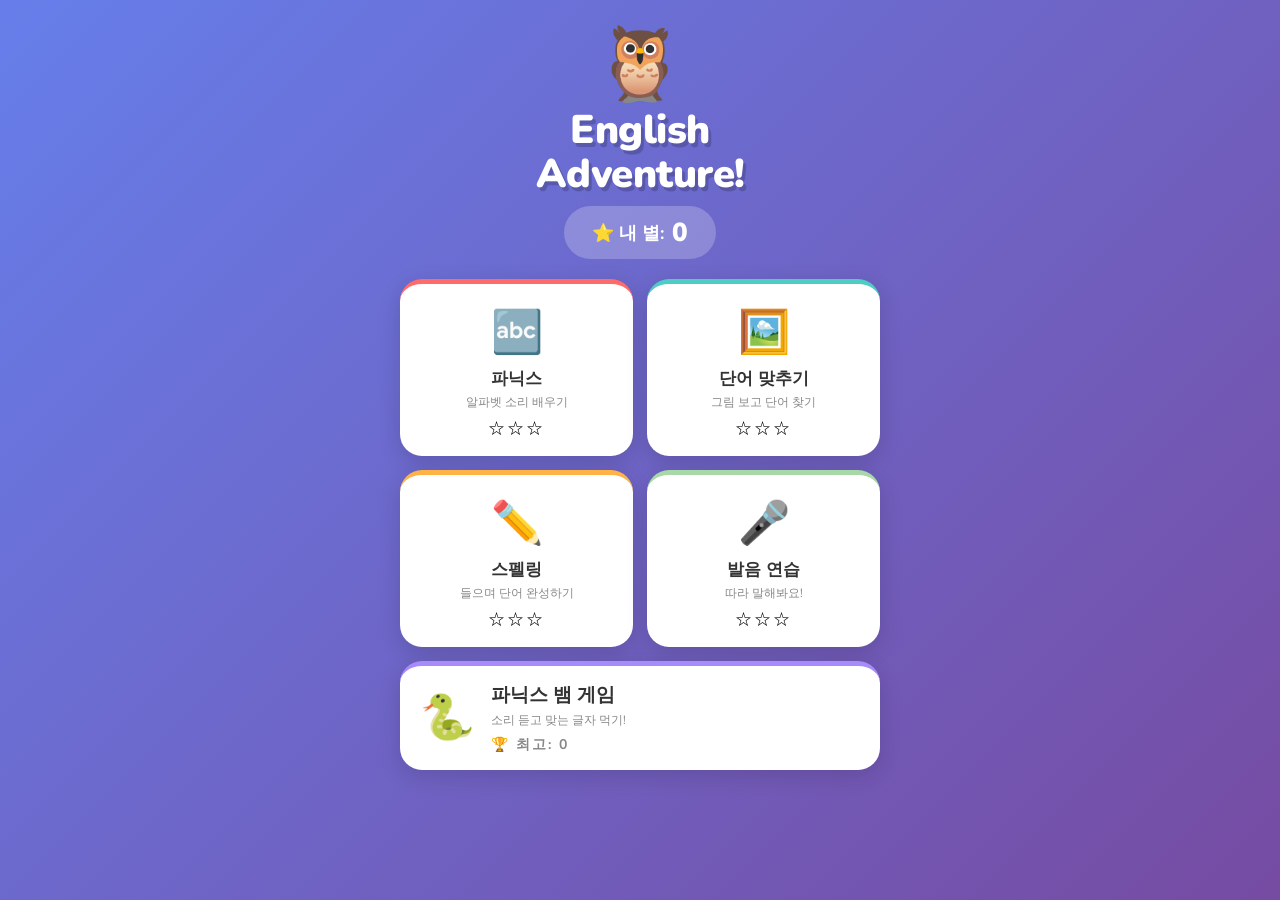
==== index.html @ 1ddfd167 "Initial commit: English Adventure PWA" ====
<!DOCTYPE html>
<html lang="ko">
<head>
  <meta charset="UTF-8">
  <meta name="viewport" content="width=device-width, initial-scale=1.0, user-scalable=no">
  <title>English Adventure 🌟</title>
  <link rel="preconnect" href="https://fonts.googleapis.com">
  <link href="https://fonts.googleapis.com/css2?family=Nunito:wght@400;700;800;900&display=swap" rel="stylesheet">
  <link rel="stylesheet" href="style.css">
  <link rel="manifest" href="manifest.json">
  <meta name="apple-mobile-web-app-capable" content="yes">
  <meta name="apple-mobile-web-app-status-bar-style" content="black-translucent">
  <meta name="apple-mobile-web-app-title" content="영어모험">
  <link rel="apple-touch-icon" href="icons/icon-192.png">
</head>
<body>

<!-- ===== HOME ===== -->
<div id="screen-home" class="screen active">
  <div class="home-content">
    <div class="mascot float-anim">🦉</div>
    <h1 class="home-title">English<br>Adventure!</h1>
    <div class="star-bar">
      ⭐ 내 별: <span id="total-stars" class="star-count">0</span>
    </div>
    <div class="game-grid">
      <div class="game-card" onclick="startGame('phonics')">
        <div class="game-card-icon">🔤</div>
        <div class="game-card-title">파닉스</div>
        <div class="game-card-desc">알파벳 소리 배우기</div>
        <div class="game-card-stars" id="stars-phonics">☆☆☆</div>
      </div>
      <div class="game-card" onclick="startGame('wordmatch')">
        <div class="game-card-icon">🖼️</div>
        <div class="game-card-title">단어 맞추기</div>
        <div class="game-card-desc">그림 보고 단어 찾기</div>
        <div class="game-card-stars" id="stars-wordmatch">☆☆☆</div>
      </div>
      <div class="game-card" onclick="startGame('spelling')">
        <div class="game-card-icon">✏️</div>
        <div class="game-card-title">스펠링</div>
        <div class="game-card-desc">들으며 단어 완성하기</div>
        <div class="game-card-stars" id="stars-spelling">☆☆☆</div>
      </div>
      <div class="game-card" onclick="startGame('speaking')">
        <div class="game-card-icon">🎤</div>
        <div class="game-card-title">발음 연습</div>
        <div class="game-card-desc">따라 말해봐요!</div>
        <div class="game-card-stars" id="stars-speaking">☆☆☆</div>
      </div>
      <div class="game-card game-card-snake" onclick="startGame('snake')">
        <div class="game-card-snake-left">
          <div class="game-card-icon">🐍</div>
        </div>
        <div class="game-card-snake-right">
          <div class="game-card-title">파닉스 뱀 게임</div>
          <div class="game-card-desc">소리 듣고 맞는 글자 먹기!</div>
          <div class="game-card-stars">🏆 최고: <span id="snake-home-best">0</span></div>
        </div>
      </div>
    </div>
  </div>
</div>

<!-- ===== PHONICS ===== -->
<div id="screen-phonics" class="screen">
  <div class="game-header">
    <button class="back-btn" onclick="goHome()">← 홈</button>
    <div class="game-title-bar">🔤 파닉스</div>
    <div id="phonics-progress" class="progress-text">1 / 8</div>
  </div>
  <div class="game-body">
    <div class="phonics-letter-card">
      <div id="phonics-letter" class="big-letter">A</div>
      <div id="phonics-letter-lower" class="big-letter-lower">a</div>
    </div>
    <div class="phonics-question">이 글자로 시작하는 그림은? 👇</div>
    <div id="phonics-options" class="phonics-options-grid"></div>
    <button class="sound-btn" onclick="playPhonicsSound()">🔊 다시 듣기</button>
  </div>
</div>

<!-- ===== WORD MATCH ===== -->
<div id="screen-wordmatch" class="screen">
  <div class="game-header">
    <button class="back-btn" onclick="goHome()">← 홈</button>
    <div class="game-title-bar">🖼️ 단어 맞추기</div>
    <div id="wordmatch-progress" class="progress-text">1 / 8</div>
  </div>
  <div class="game-body">
    <div class="wordmatch-card">
      <div id="wordmatch-emoji" class="huge-emoji">🐱</div>
    </div>
    <div class="game-question">이 그림의 영어 단어는? 👇</div>
    <div id="wordmatch-options" class="wordmatch-options-grid"></div>
    <button class="sound-btn" onclick="replayWordMatchWord()">🔊 다시 듣기</button>
  </div>
</div>

<!-- ===== SPELLING ===== -->
<div id="screen-spelling" class="screen">
  <div class="game-header">
    <button class="back-btn" onclick="goHome()">← 홈</button>
    <div class="game-title-bar">✏️ 스펠링</div>
    <div id="spelling-progress" class="progress-text">1 / 6</div>
  </div>
  <div class="game-body">
    <div class="spelling-card">
      <div id="spelling-emoji" class="huge-emoji">🐱</div>
      <div id="spelling-hint" class="spelling-hint">힌트</div>
    </div>
    <div id="spelling-slots" class="spelling-slots"></div>
    <div id="spelling-tiles" class="spelling-tiles"></div>
    <button class="sound-btn" onclick="replaySpellingWord()">🔊 다시 듣기</button>
  </div>
</div>

<!-- ===== SPEAKING ===== -->
<div id="screen-speaking" class="screen">
  <div class="game-header">
    <button class="back-btn" onclick="goHome()">← 홈</button>
    <div class="game-title-bar">🎤 발음 연습</div>
    <div id="speaking-progress" class="progress-text">1 / 6</div>
  </div>

  <div id="speaking-no-mic" class="no-mic-msg">
    <div class="big-emoji">😅</div>
    <p>이 게임은 마이크가 필요해요!<br><br>Chrome 또는 Edge 브라우저에서<br>마이크를 허용해 주세요.</p>
    <button class="btn-home" onclick="goHome()">홈으로 🏠</button>
  </div>

  <div id="speaking-game-area" class="game-body">
    <div class="speaking-card">
      <div id="speaking-emoji" class="huge-emoji">🍎</div>
      <div id="speaking-word" class="speaking-word">apple</div>
      <div id="speaking-translation" class="speaking-translation">사과</div>
    </div>
    <div id="speaking-feedback" class="speaking-feedback">🎤 버튼을 눌러 말해봐!</div>
    <div class="speaking-controls">
      <button class="sound-btn" onclick="replaySpeakingWord()">🔊 듣기</button>
      <button id="speaking-mic-btn" class="mic-btn" onclick="startListening()">🎤</button>
      <button class="skip-btn" onclick="skipSpeaking()">건너뛰기</button>
    </div>
  </div>
</div>

<!-- ===== SNAKE ===== -->
<div id="screen-snake" class="screen">
  <div class="game-header">
    <button class="back-btn" onclick="stopSnake()">← 홈</button>
    <div class="game-title-bar">🐍 파닉스 뱀</div>
    <div class="snake-score-header">⭐ <span id="snake-score">0</span></div>
  </div>

  <!-- Target hint bar -->
  <div class="snake-target-bar">
    <div class="snake-find-label">찾아라!</div>
    <div id="snake-target-letter" class="snake-big-target-letter">A</div>
    <div class="snake-target-example">
      <span id="snake-target-emoji" class="snake-target-emoji">🍎</span>
      <span id="snake-target-word" class="snake-target-word">Apple</span>
    </div>
    <button class="snake-hear-btn" onclick="snakeGame?.announceTarget()">🔊</button>
    <div class="snake-best-label">최고 <strong id="snake-best">0</strong></div>
  </div>

  <!-- Canvas area -->
  <div class="snake-canvas-wrapper">
    <canvas id="snake-canvas"></canvas>

    <!-- Start overlay -->
    <div id="snake-start-overlay" class="snake-overlay">
      <div class="snake-overlay-box">
        <div class="sov-emoji">🐍</div>
        <div class="sov-title">파닉스 뱀 게임</div>
        <div class="sov-desc">소리를 듣고 맞는 글자를<br>먹으러 가요! 🎵</div>
        <div class="sov-hint">⌨️ 방향키 또는 아래 버튼</div>
        <button class="btn-play-again" onclick="beginSnake()">시작! ▶</button>
      </div>
    </div>

    <!-- Game over overlay -->
    <div id="snake-over-overlay" class="snake-overlay" style="display:none">
      <div class="snake-overlay-box">
        <div class="sov-emoji">💀</div>
        <div class="sov-title sov-gameover">게임 오버!</div>
        <div class="sov-stats">
          점수 <strong id="snake-result-score">0</strong>
          &nbsp;|&nbsp;
          최고 <strong id="snake-result-best">0</strong>
        </div>
        <div class="sov-answer-label">정답이었어요</div>
        <div class="sov-answer">
          <span id="snake-result-letter" class="sov-answer-letter">A</span>
          <span id="snake-result-emoji">🍎</span>
          <span id="snake-result-word">Apple</span>
        </div>
        <div class="result-buttons">
          <button class="btn-play-again" onclick="restartSnake()">다시! 🔄</button>
          <button class="btn-home" onclick="stopSnake()">홈 🏠</button>
        </div>
      </div>
    </div>
  </div>

  <!-- D-Pad -->
  <div class="dpad-container">
    <div class="dpad">
      <div class="dpad-row">
        <div class="dpad-empty"></div>
        <button class="dpad-btn" onpointerdown="snakeDpad(0,-1)">▲</button>
        <div class="dpad-empty"></div>
      </div>
      <div class="dpad-row">
        <button class="dpad-btn" onpointerdown="snakeDpad(-1,0)">◄</button>
        <button class="dpad-btn dpad-center" onpointerdown="snakeGame?.announceTarget()">🔊</button>
        <button class="dpad-btn" onpointerdown="snakeDpad(1,0)">►</button>
      </div>
      <div class="dpad-row">
        <div class="dpad-empty"></div>
        <button class="dpad-btn" onpointerdown="snakeDpad(0,1)">▼</button>
        <div class="dpad-empty"></div>
      </div>
    </div>
  </div>
</div>

<!-- ===== RESULT ===== -->
<div id="screen-result" class="screen">
  <div class="result-content">
    <div id="result-emoji" class="result-big-emoji">🤩</div>
    <div id="result-message" class="result-message">완벽해! 🌟</div>
    <div id="result-stars" class="result-stars">⭐⭐⭐</div>
    <div id="result-score" class="result-score">8 / 8</div>
    <div class="result-buttons">
      <button class="btn-play-again" onclick="playAgain()">다시 하기 🔄</button>
      <button class="btn-home" onclick="goHome()">홈으로 🏠</button>
    </div>
  </div>
</div>

<script src="js/data.js"></script>
<script src="js/app.js"></script>
<script src="js/phonics.js"></script>
<script src="js/wordmatch.js"></script>
<script src="js/spelling.js"></script>
<script src="js/speaking.js"></script>
<script src="js/snake.js"></script>
<script>
  if ('serviceWorker' in navigator) {
    navigator.serviceWorker.register('./sw.js');
  }
</script>
</body>
</html>
---- style.css ----
* { box-sizing: border-box; margin: 0; padding: 0; -webkit-tap-highlight-color: transparent; }

body {
  font-family: 'Nunito', 'Comic Sans MS', 'Trebuchet MS', sans-serif;
  background: linear-gradient(135deg, #667eea 0%, #764ba2 100%);
  min-height: 100vh;
  overflow: hidden;
  user-select: none;
}

/* ---- Screens ---- */
.screen { display: none; width: 100%; height: 100vh; position: absolute; top: 0; left: 0; overflow-y: auto; }
.screen.active { display: flex; flex-direction: column; }

/* ---- Home ---- */
#screen-home { align-items: center; }

.home-content {
  display: flex;
  flex-direction: column;
  align-items: center;
  padding: 16px 20px 30px;
  min-height: 100vh;
  width: 100%;
  max-width: 520px;
  margin: 0 auto;
}

.mascot { font-size: 72px; margin-top: 12px; line-height: 1; }

.float-anim { animation: float 3s ease-in-out infinite; }

.home-title {
  font-size: 40px;
  font-weight: 900;
  color: #fff;
  text-align: center;
  text-shadow: 3px 4px 0 rgba(0,0,0,0.18);
  line-height: 1.1;
  margin: 8px 0 10px;
  letter-spacing: -0.5px;
}

.star-bar {
  background: rgba(255,255,255,0.22);
  border-radius: 30px;
  padding: 9px 28px;
  color: #fff;
  font-size: 18px;
  font-weight: 700;
  margin-bottom: 20px;
  display: flex;
  align-items: center;
  gap: 8px;
}
.star-count { font-size: 26px; font-weight: 900; }

/* ---- Game Grid ---- */
.game-grid {
  display: grid;
  grid-template-columns: 1fr 1fr;
  gap: 14px;
  width: 100%;
}

.game-card {
  background: #fff;
  border-radius: 22px;
  padding: 20px 12px 16px;
  text-align: center;
  cursor: pointer;
  transition: transform 0.18s, box-shadow 0.18s;
  box-shadow: 0 6px 22px rgba(0,0,0,0.14);
  border-top: 5px solid transparent;
  position: relative;
  overflow: hidden;
}
.game-card:hover, .game-card:active { transform: scale(1.06); box-shadow: 0 10px 32px rgba(0,0,0,0.22); }
.game-card:nth-child(1) { border-top-color: #FF6B6B; }
.game-card:nth-child(2) { border-top-color: #4ECDC4; }
.game-card:nth-child(3) { border-top-color: #FFB347; }
.game-card:nth-child(4) { border-top-color: #A8D8A8; }

.game-card-icon { font-size: 42px; margin-bottom: 6px; }
.game-card-title { font-size: 17px; font-weight: 800; color: #333; }
.game-card-desc { font-size: 12px; color: #888; margin: 4px 0 6px; }
.game-card-stars { font-size: 17px; letter-spacing: 2px; }

/* ---- Game Header ---- */
.game-header {
  display: flex;
  align-items: center;
  justify-content: space-between;
  padding: 14px 18px;
  background: rgba(0,0,0,0.18);
  flex-shrink: 0;
}

.back-btn {
  background: rgba(255,255,255,0.95);
  border: none;
  border-radius: 20px;
  padding: 8px 16px;
  font-size: 15px;
  font-weight: 700;
  cursor: pointer;
  color: #5a4f8e;
  font-family: inherit;
  transition: transform 0.15s;
}
.back-btn:hover { transform: scale(1.05); }

.game-title-bar { font-size: 19px; font-weight: 800; color: #fff; }
.progress-text { font-size: 17px; font-weight: 700; color: rgba(255,255,255,0.9); }

/* ---- Game Body ---- */
.game-body {
  flex: 1;
  display: flex;
  flex-direction: column;
  align-items: center;
  padding: 18px 16px;
  gap: 14px;
}

/* ---- Phonics ---- */
.phonics-letter-card {
  background: #fff;
  border-radius: 24px;
  padding: 20px 55px 18px;
  text-align: center;
  box-shadow: 0 8px 28px rgba(0,0,0,0.18);
  display: flex;
  align-items: center;
  gap: 20px;
}
.big-letter { font-size: 76px; font-weight: 900; color: #FF6B6B; line-height: 1; }
.big-letter-lower { font-size: 60px; font-weight: 900; color: #4ECDC4; line-height: 1; }

.phonics-question { font-size: 17px; font-weight: 700; color: rgba(255,255,255,0.92); }

.phonics-options-grid {
  display: grid;
  grid-template-columns: 1fr 1fr;
  gap: 12px;
  width: 100%;
  max-width: 400px;
}

.phonics-option {
  background: #fff;
  border: 4px solid transparent;
  border-radius: 20px;
  padding: 14px 8px;
  cursor: pointer;
  transition: transform 0.18s, border-color 0.18s;
  font-family: inherit;
  box-shadow: 0 4px 14px rgba(0,0,0,0.12);
}
.phonics-option:hover:not(:disabled) { transform: scale(1.06); border-color: #FFE66D; }
.opt-emoji { font-size: 48px; }
.opt-word { font-size: 17px; font-weight: 700; color: #333; margin-top: 4px; }

/* ---- Word Match ---- */
.wordmatch-card {
  background: #fff;
  border-radius: 24px;
  padding: 20px 40px;
  text-align: center;
  box-shadow: 0 8px 28px rgba(0,0,0,0.18);
}
.huge-emoji { font-size: 96px; line-height: 1; }
.game-question { font-size: 17px; font-weight: 700; color: rgba(255,255,255,0.92); }

.wordmatch-options-grid {
  display: grid;
  grid-template-columns: 1fr 1fr;
  gap: 12px;
  width: 100%;
  max-width: 400px;
}

.word-option {
  background: #fff;
  border: 4px solid transparent;
  border-radius: 20px;
  padding: 18px 10px;
  font-size: 20px;
  font-weight: 800;
  cursor: pointer;
  transition: transform 0.18s, background 0.15s;
  font-family: inherit;
  color: #333;
  box-shadow: 0 4px 14px rgba(0,0,0,0.12);
}
.word-option:hover:not(:disabled) { transform: scale(1.06); background: #FFF9C4; }

/* ---- Spelling ---- */
.spelling-card {
  background: #fff;
  border-radius: 24px;
  padding: 16px 24px;
  text-align: center;
  box-shadow: 0 8px 28px rgba(0,0,0,0.18);
  width: 100%;
  max-width: 340px;
}
.spelling-hint { font-size: 14px; color: #999; font-weight: 600; margin-top: 6px; }

.spelling-slots {
  display: flex;
  gap: 8px;
  justify-content: center;
  flex-wrap: wrap;
  min-height: 66px;
}

.letter-slot {
  width: 52px;
  height: 58px;
  background: rgba(255,255,255,0.22);
  border: 3px dashed rgba(255,255,255,0.65);
  border-radius: 12px;
  display: flex;
  align-items: center;
  justify-content: center;
  font-size: 26px;
  font-weight: 900;
  color: #333;
  transition: all 0.15s;
}
.letter-slot.filled {
  background: #fff;
  border-style: solid;
  border-color: #4ECDC4;
  cursor: pointer;
}
.letter-slot.filled:hover { border-color: #FF6B6B; }

.spelling-tiles {
  display: flex;
  gap: 8px;
  justify-content: center;
  flex-wrap: wrap;
  max-width: 360px;
}

.letter-tile {
  width: 48px;
  height: 52px;
  background: #fff;
  border: 3px solid #7c6bb0;
  border-radius: 12px;
  font-size: 22px;
  font-weight: 900;
  cursor: pointer;
  transition: transform 0.15s, background 0.15s;
  font-family: inherit;
  color: #333;
  box-shadow: 0 3px 8px rgba(0,0,0,0.13);
}
.letter-tile:hover:not(:disabled) { transform: translateY(-4px); background: #FFE66D; }
.letter-tile.used, .letter-tile:disabled { opacity: 0.28; cursor: not-allowed; transform: none; }

/* ---- Speaking ---- */
.speaking-card {
  background: #fff;
  border-radius: 24px;
  padding: 22px 36px 18px;
  text-align: center;
  box-shadow: 0 8px 28px rgba(0,0,0,0.18);
  width: 100%;
  max-width: 320px;
}
.speaking-word { font-size: 38px; font-weight: 900; color: #5a4f8e; margin-top: 8px; letter-spacing: 2px; }
.speaking-translation { font-size: 17px; color: #bbb; font-weight: 700; margin-top: 2px; }

.speaking-feedback {
  font-size: 17px;
  font-weight: 700;
  color: #fff;
  text-align: center;
  padding: 12px 20px;
  border-radius: 16px;
  background: rgba(255,255,255,0.2);
  min-height: 52px;
  display: flex;
  align-items: center;
  justify-content: center;
  width: 100%;
  max-width: 360px;
  line-height: 1.4;
}
.speaking-feedback.correct { background: rgba(168, 230, 168, 0.45); }
.speaking-feedback.wrong { background: rgba(255, 180, 180, 0.45); }

.speaking-controls { display: flex; gap: 14px; align-items: center; justify-content: center; }

.mic-btn {
  width: 78px;
  height: 78px;
  background: #FF6B6B;
  border: none;
  border-radius: 50%;
  font-size: 32px;
  cursor: pointer;
  transition: transform 0.18s, box-shadow 0.18s;
  box-shadow: 0 6px 20px rgba(255,107,107,0.5);
}
.mic-btn:hover { transform: scale(1.1); }
.mic-btn.listening { background: #e53935; animation: pulse 0.9s infinite; }

.skip-btn {
  background: rgba(255,255,255,0.22);
  border: 2px solid rgba(255,255,255,0.4);
  border-radius: 16px;
  padding: 10px 16px;
  font-size: 14px;
  font-weight: 700;
  color: rgba(255,255,255,0.9);
  cursor: pointer;
  font-family: inherit;
}
.skip-btn:hover { background: rgba(255,255,255,0.35); }

.no-mic-msg {
  display: none;
  flex-direction: column;
  align-items: center;
  justify-content: center;
  flex: 1;
  gap: 16px;
  padding: 30px;
  text-align: center;
}
.no-mic-msg .big-emoji { font-size: 60px; }
.no-mic-msg p { font-size: 17px; font-weight: 700; color: rgba(255,255,255,0.9); line-height: 1.5; }

/* ---- Sound Button ---- */
.sound-btn {
  background: rgba(255,255,255,0.22);
  border: 2px solid rgba(255,255,255,0.45);
  border-radius: 25px;
  padding: 10px 24px;
  font-size: 16px;
  font-weight: 700;
  color: #fff;
  cursor: pointer;
  font-family: inherit;
  transition: background 0.15s;
}
.sound-btn:hover { background: rgba(255,255,255,0.38); }

/* ---- Correct / Wrong states ---- */
.phonics-option.correct, .word-option.correct, .letter-slot.correct {
  background: #c8f7c5;
  border-color: #4CAF50;
  animation: bounce 0.45s;
}
.phonics-option.wrong, .word-option.wrong, .letter-slot.wrong {
  background: #ffd7d7;
  border-color: #FF5252;
  animation: shake 0.45s;
}
.letter-slot.hint { background: #fff9c4; border-color: #FFB300; border-style: solid; }

/* ---- Result Screen ---- */
#screen-result { justify-content: center; align-items: center; }
.result-content {
  background: #fff;
  border-radius: 32px;
  padding: 38px 48px;
  text-align: center;
  box-shadow: 0 16px 55px rgba(0,0,0,0.28);
  max-width: 340px;
  width: 92%;
}
.result-big-emoji { font-size: 72px; }
.result-message { font-size: 26px; font-weight: 900; color: #5a4f8e; margin: 10px 0; }
.result-stars { font-size: 38px; margin: 8px 0; letter-spacing: 3px; }
.result-score { font-size: 22px; font-weight: 700; color: #aaa; margin-bottom: 24px; }
.result-buttons { display: flex; gap: 12px; justify-content: center; flex-wrap: wrap; }
.btn-play-again, .btn-home {
  padding: 14px 22px;
  border: none;
  border-radius: 25px;
  font-size: 17px;
  font-weight: 800;
  cursor: pointer;
  font-family: inherit;
  transition: transform 0.15s, box-shadow 0.15s;
  box-shadow: 0 4px 12px rgba(0,0,0,0.15);
}
.btn-play-again:hover, .btn-home:hover { transform: scale(1.06); }
.btn-play-again { background: #FF6B6B; color: #fff; }
.btn-home { background: #4ECDC4; color: #fff; }

/* ---- Confetti ---- */
.confetti-piece {
  position: fixed;
  top: -14px;
  z-index: 9999;
  animation: confetti-fall linear forwards;
  pointer-events: none;
}

/* ---- Animations ---- */
@keyframes float {
  0%, 100% { transform: translateY(0); }
  50% { transform: translateY(-14px); }
}
@keyframes bounce {
  0% { transform: scale(1); }
  45% { transform: scale(1.18); }
  100% { transform: scale(1); }
}
@keyframes shake {
  0%, 100% { transform: translateX(0); }
  22% { transform: translateX(-9px); }
  66% { transform: translateX(9px); }
}
@keyframes pulse {
  0%, 100% { transform: scale(1); box-shadow: 0 6px 20px rgba(229,57,53,0.5); }
  50% { transform: scale(1.12); box-shadow: 0 8px 28px rgba(229,57,53,0.75); }
}
@keyframes confetti-fall {
  to { transform: translateY(110vh) rotate(720deg); opacity: 0; }
}

/* ======== SNAKE GAME ======== */

/* Home card - snake is full-width */
.game-card-snake {
  grid-column: 1 / -1;
  display: flex;
  align-items: center;
  gap: 16px;
  padding: 16px 20px;
  border-top-color: #A78BFA !important;
  text-align: left;
}
.game-card-snake-left { flex-shrink: 0; }
.game-card-snake .game-card-icon { font-size: 44px; margin: 0; }
.game-card-snake-right { flex: 1; }
.game-card-snake .game-card-title { font-size: 19px; }
.game-card-snake .game-card-stars { font-size: 14px; color: #888; font-weight: 700; margin-top: 2px; }

/* Snake screen layout */
#screen-snake { background: linear-gradient(135deg, #667eea 0%, #764ba2 100%); }

.snake-score-header { font-size: 18px; font-weight: 800; color: #fff; }

/* Target bar */
.snake-target-bar {
  display: flex;
  align-items: center;
  gap: 10px;
  padding: 10px 16px;
  background: rgba(0,0,0,0.25);
  flex-shrink: 0;
  min-height: 70px;
}
.snake-find-label {
  font-size: 13px; font-weight: 800; color: rgba(255,255,255,0.7);
  text-transform: uppercase; letter-spacing: 0.5px;
  white-space: nowrap;
}
.snake-big-target-letter {
  font-size: 42px; font-weight: 900; color: #FFE66D;
  text-shadow: 0 2px 8px rgba(0,0,0,0.4);
  line-height: 1; min-width: 38px; text-align: center;
}
.snake-target-example { display: flex; align-items: center; gap: 6px; flex: 1; }
.snake-target-emoji { font-size: 30px; line-height: 1; }
.snake-target-word { font-size: 15px; font-weight: 800; color: #fff; }
.snake-hear-btn {
  background: rgba(255,255,255,0.18);
  border: 2px solid rgba(255,255,255,0.35);
  border-radius: 50%;
  width: 38px; height: 38px;
  font-size: 18px; cursor: pointer;
  flex-shrink: 0;
}
.snake-hear-btn:hover { background: rgba(255,255,255,0.32); }
.snake-best-label {
  font-size: 13px; font-weight: 700; color: rgba(255,255,255,0.75);
  white-space: nowrap;
}
.snake-best-label strong { color: #FFE66D; font-size: 16px; }

/* Canvas wrapper */
.snake-canvas-wrapper {
  flex: 1;
  display: flex;
  align-items: center;
  justify-content: center;
  position: relative;
  overflow: hidden;
  min-height: 0;
}
#snake-canvas {
  border-radius: 8px;
  display: block;
  box-shadow: 0 4px 24px rgba(0,0,0,0.4);
}

/* Overlays */
.snake-overlay {
  position: absolute;
  inset: 0;
  display: flex;
  align-items: center;
  justify-content: center;
  background: rgba(10, 5, 30, 0.82);
  border-radius: 8px;
  z-index: 10;
}
.snake-overlay-box {
  text-align: center;
  padding: 24px 28px;
  display: flex;
  flex-direction: column;
  align-items: center;
  gap: 10px;
}
.sov-emoji { font-size: 52px; line-height: 1; }
.sov-title { font-size: 24px; font-weight: 900; color: #fff; }
.sov-gameover { color: #FF6B6B; }
.sov-desc { font-size: 16px; font-weight: 700; color: rgba(255,255,255,0.85); line-height: 1.5; }
.sov-hint { font-size: 13px; color: rgba(255,255,255,0.55); }
.sov-stats { font-size: 18px; font-weight: 700; color: rgba(255,255,255,0.85); }
.sov-stats strong { font-size: 22px; color: #FFE66D; }
.sov-answer-label { font-size: 13px; color: rgba(255,255,255,0.6); font-weight: 700; }
.sov-answer {
  display: flex; align-items: center; gap: 8px;
  background: rgba(255,255,255,0.12); border-radius: 12px; padding: 8px 16px;
  font-size: 16px; font-weight: 700; color: #fff;
}
.sov-answer-letter {
  font-size: 28px; font-weight: 900; color: #FFE66D;
  min-width: 28px; text-align: center;
}

/* D-Pad */
.dpad-container {
  display: flex;
  justify-content: center;
  padding: 10px 0 14px;
  flex-shrink: 0;
}
.dpad { display: flex; flex-direction: column; gap: 4px; }
.dpad-row { display: flex; gap: 4px; justify-content: center; }
.dpad-empty { width: 50px; height: 50px; }
.dpad-btn {
  width: 50px; height: 50px;
  background: rgba(255,255,255,0.18);
  border: 2px solid rgba(255,255,255,0.35);
  border-radius: 12px;
  font-size: 18px; font-weight: 900;
  color: #fff; cursor: pointer;
  font-family: inherit;
  transition: background 0.1s, transform 0.08s;
  -webkit-user-select: none; user-select: none;
  touch-action: manipulation;
}
.dpad-btn:hover, .dpad-btn:active {
  background: rgba(255,255,255,0.35);
  transform: scale(0.93);
}
.dpad-center { font-size: 20px; background: rgba(255,230,109,0.2); border-color: rgba(255,230,109,0.5); }

/* ======== END SNAKE ======== */

/* ---- Responsive ---- */
@media (max-width: 380px) {
  .home-title { font-size: 32px; }
  .mascot { font-size: 56px; }
  .big-letter { font-size: 60px; }
  .big-letter-lower { font-size: 48px; }
  .huge-emoji { font-size: 78px; }
  .opt-emoji { font-size: 40px; }
}
@media (max-height: 680px) {
  .mascot { font-size: 48px; margin-top: 6px; }
  .home-title { font-size: 30px; }
  .game-card { padding: 14px 10px 12px; }
  .game-card-icon { font-size: 34px; }
}
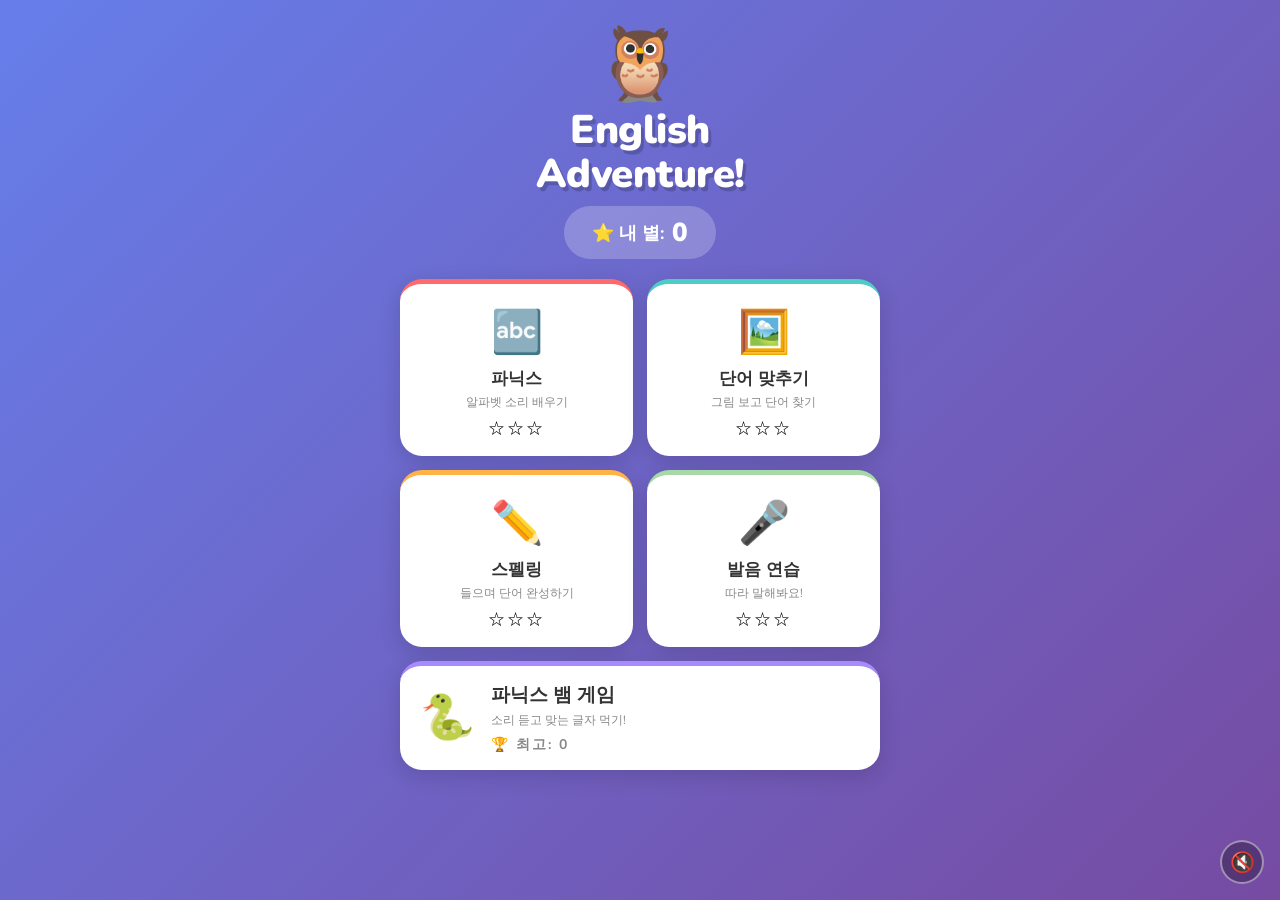
==== commit fabaec75: "Add Web Audio API background music with mute toggle" ====
--- a/index.html
+++ b/index.html
@@ -245,6 +245,9 @@
 <script src="js/wordmatch.js"></script>
 <script src="js/spelling.js"></script>
 <script src="js/speaking.js"></script>
+<button id="bgm-toggle" class="bgm-btn" onclick="bgm.toggle()" title="음악 켜기">🔇</button>
+
+<script src="js/bgm.js"></script>
 <script src="js/snake.js"></script>
 <script>
   if ('serviceWorker' in navigator) {
--- a/style.css
+++ b/style.css
@@ -571,6 +571,24 @@
 
 /* ======== END SNAKE ======== */
 
+/* ---- BGM Toggle ---- */
+.bgm-btn {
+  position: fixed;
+  bottom: 16px;
+  right: 16px;
+  z-index: 9999;
+  width: 44px;
+  height: 44px;
+  border-radius: 50%;
+  border: 2px solid rgba(255,255,255,0.45);
+  background: rgba(0,0,0,0.28);
+  font-size: 20px;
+  cursor: pointer;
+  transition: transform 0.15s, background 0.15s;
+  backdrop-filter: blur(4px);
+}
+.bgm-btn:hover { transform: scale(1.12); background: rgba(0,0,0,0.45); }
+
 /* ---- Responsive ---- */
 @media (max-width: 380px) {
   .home-title { font-size: 32px; }
